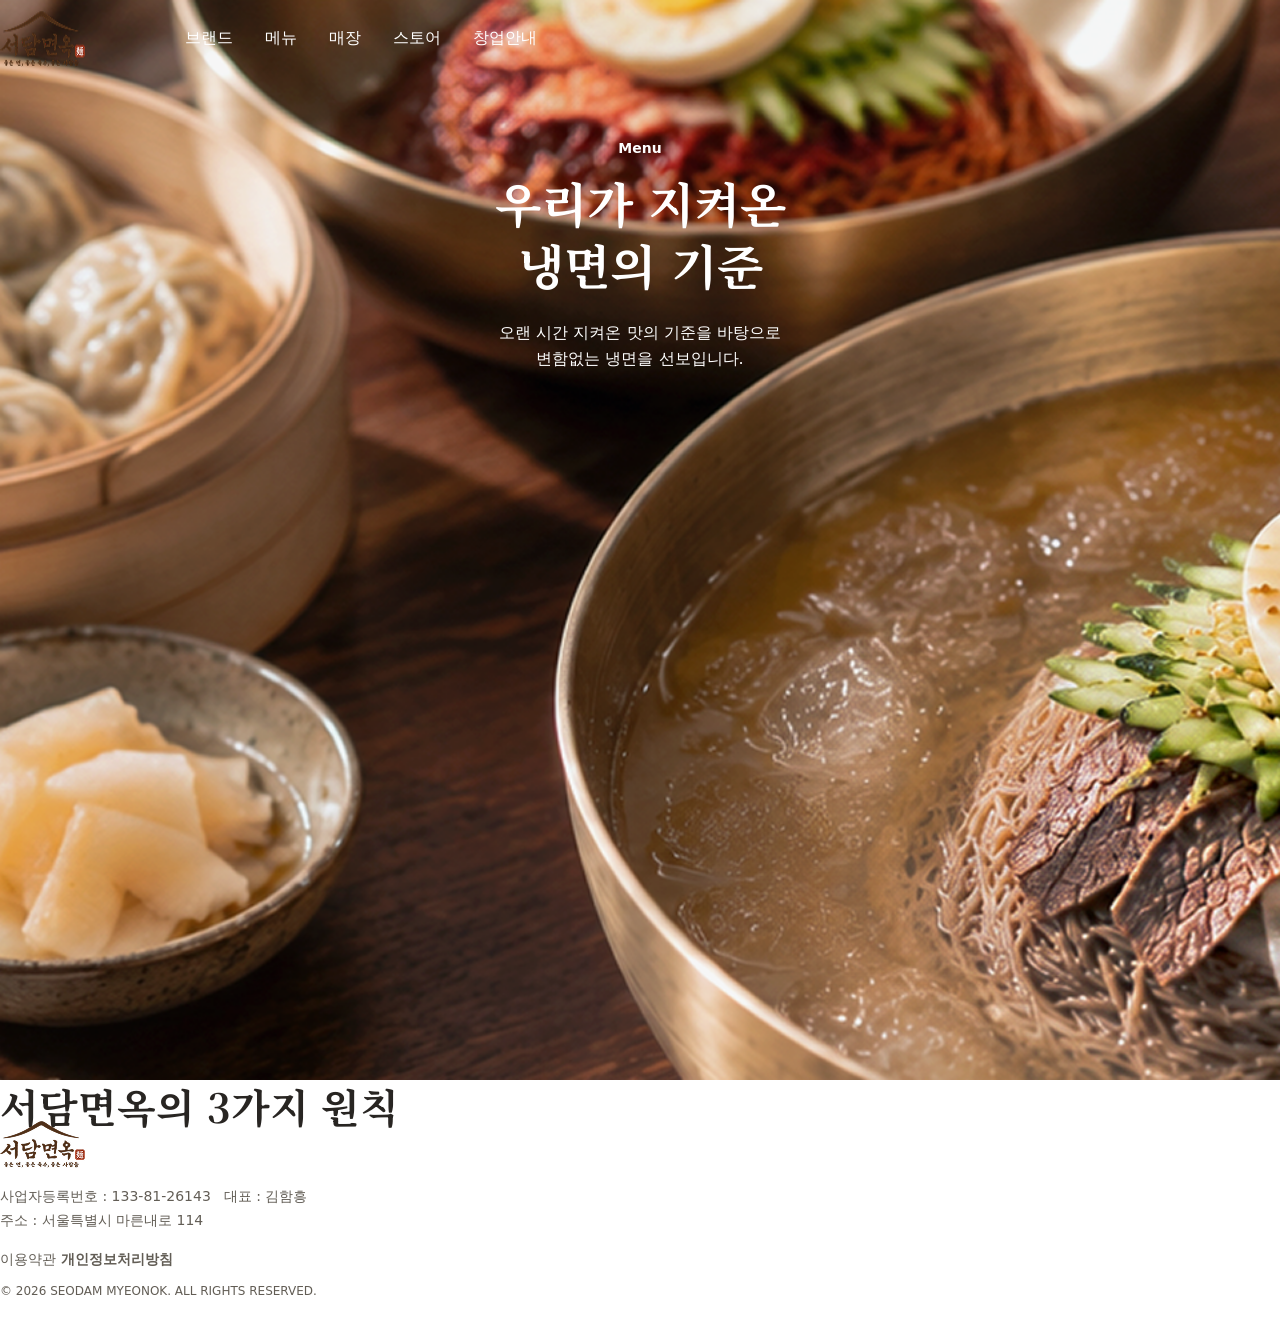
==== pages/brand.html @ 2f461940 "브랜드 페이지 작업(진핸중)" ====
<!DOCTYPE html>
<html lang="ko">

<head>
    <meta charset="UTF-8">
    <meta name="viewport" content="width=device-width, initial-scale=1.0">
    <title>SEODAM MYEONOK brand</title>
    <link rel="stylesheet" href="../css/brand.css">
</head>

<body>
    <!-- [헤더/푸터] 공통 부분 ///// 수정 금지 -->
    <!-- 새 branch 생성 후 작업 -->
    <!-- branch 위치 확인 후 작업 -->

    <header class="header">
        <div class="inner">
            <h1 class="logo">
                <a href="index.html">
                    <img src="../images/logo/SM_LOGO 3.png" alt="서담면옥">
                </a>
            </h1>
            <nav class="gnb">
                <ul>
                    <li><a href="pages/brand.html">브랜드</a></li>
                    <li><a href="pages/menu.html">메뉴</a></li>
                    <li><a href="pages/location.html">매장</a></li>
                    <li><a href="pages/store.html">스토어</a></li>
                    <li><a href="pages/franchise.html">창업안내</a></li>
                </ul>
            </nav>
        </div>
    </header>
    <!-- header -->

    <main>
        <div class="intro">
            <div class="inner">
                <div class="content-text">
                    <span>Menu</span>
                    <h1 class="title">
                        우리가 지켜온 <br>
                        냉면의 기준
                    </h1>
                    <p>
                        오랜 시간 지켜온 맛의 기준을 바탕으로 <br>
                        변함없는 냉면을 선보입니다.
                    </p>
                </div>
            </div>
        </div>
        <div class="princuple-area">
            <div class="inner">
                <h2>서담면옥의 3가지 원칙</h2>
            </div>
        </div>
    </main>
    <!-- main -->

    <footer class="footer">
        <div class="inner">
            <div class="logo">
                <a href="index.html">
                    <img src="../images/logo/SM_LOGO 3.png" alt="서담면옥">
                </a>
            </div>

            <div class="info">
                <div class="info-top">
                    <p>사업자등록번호 : 133-81-26143</p>
                    <p>대표 : 김함흥</p>
                </div>
                <div class="info-bottom">
                    <p>주소 : 서울특별시 마른내로 114</p>
                </div>
                <div class="info-link">
                    <a href="#">이용약관</a>
                    <a href="#"><strong>개인정보처리방침</strong></a>
                </div>
                <div class="copyright">
                    <span>&copy; 2026 SEODAM MYEONOK. ALL RIGHTS RESERVED.</span>
                </div>
            </div>
        </div>
    </footer>
</body>

</html>
---- css/brand.css ----
@charset "utf-8";
@import url(./common.css);

main {
    height: 1080px;
}

.intro {
    width: 100%;
    height: 1080px;
    padding: 180px 0 60px;
    margin: 0 auto;
    background: url(../images/brand_img/Brand-Intro-Img.png) no-repeat center/cover;
}

.intro .content .eyebrow {
    color: #fff;
    margin-bottom: 10px;
}

.intro .content-text {
    color: #fff;
    text-align: center;

    position: absolute;
    top: 140px;
    left: 50%;
    transform: translateX(-50%);
}

.intro .content-text .title {
    margin-bottom: 24px;
}

.intro .content-text span {
    display: block;
    font-size: 14px;
    font-weight: 600;
    margin-bottom: 16px;
}


princuple-area {
    width: 100%;
    height: 1080px;
    background: url(../images/brand_img/Brand-Princuple-Img01.png);
}
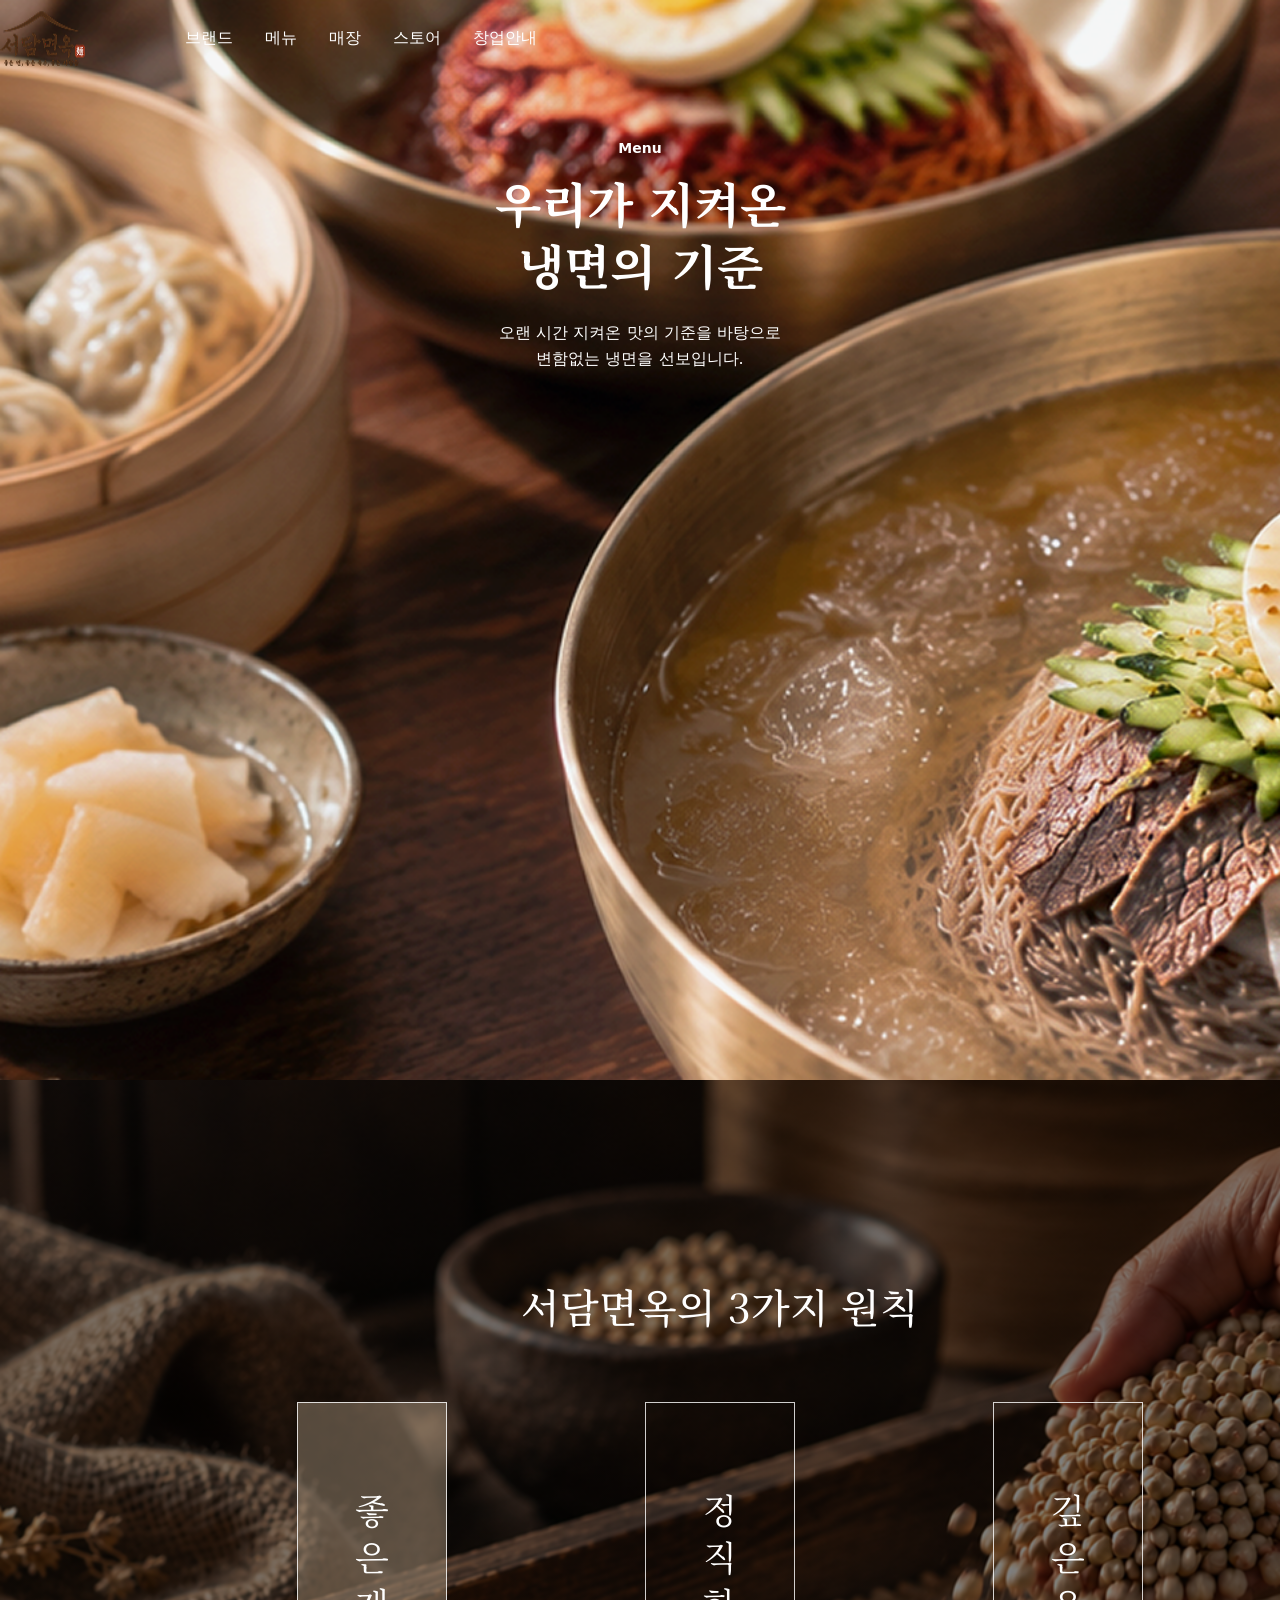
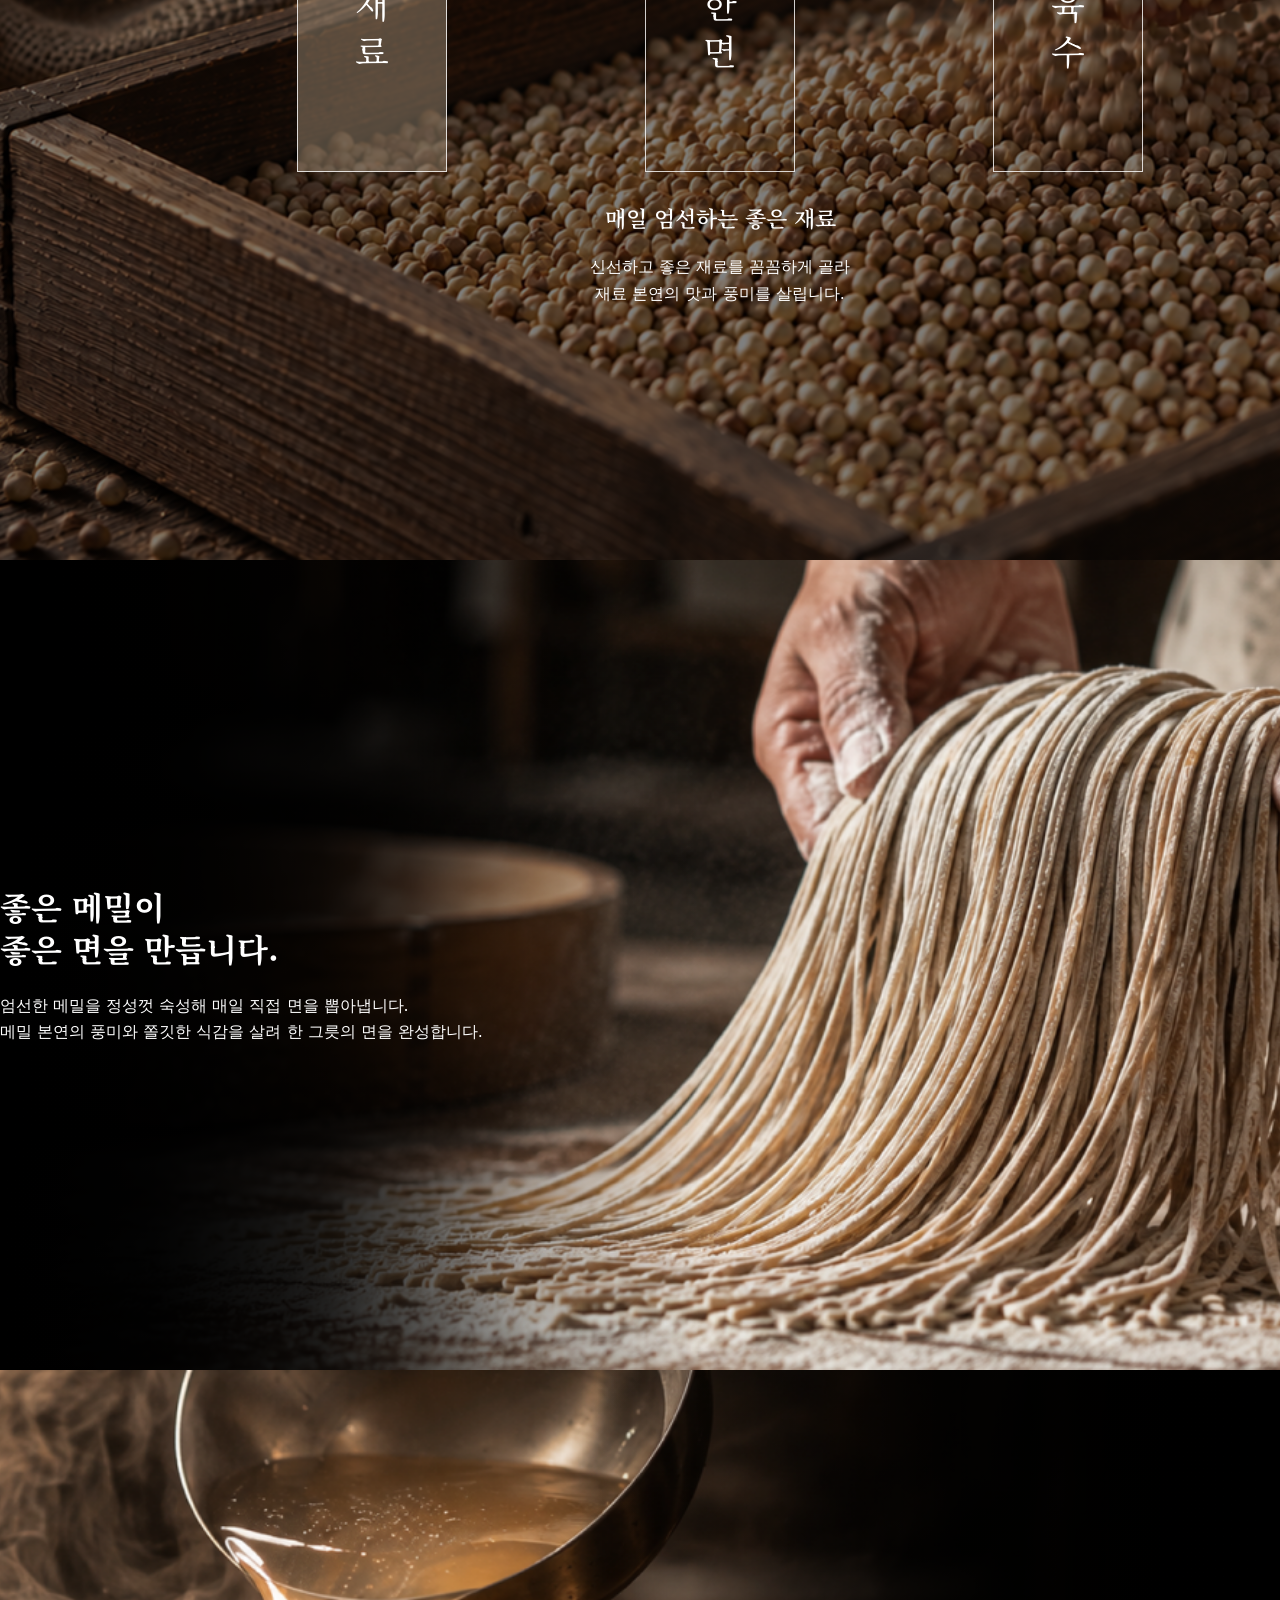
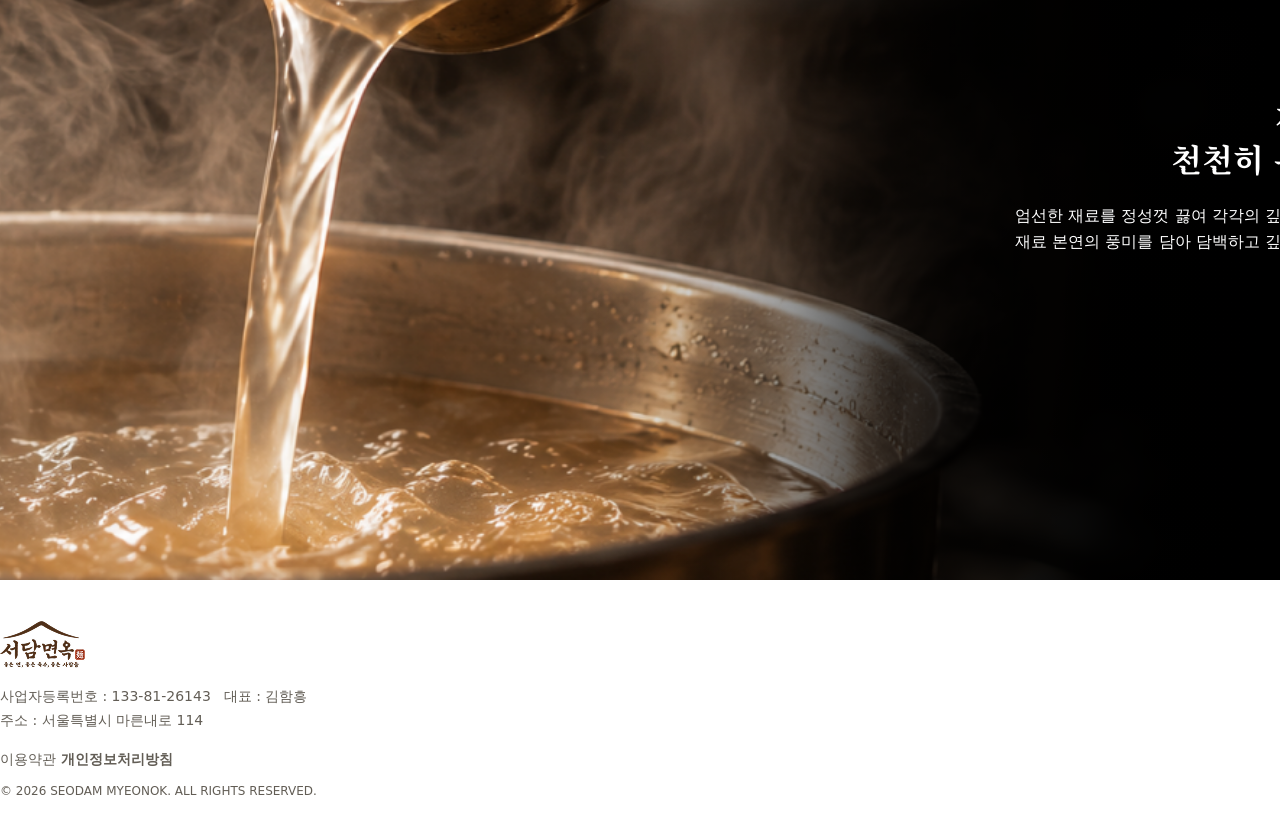
==== commit 9ec31f68: "브랜드 페이지 작업" ====
--- a/pages/brand.html
+++ b/pages/brand.html
@@ -6,6 +6,7 @@
     <meta name="viewport" content="width=device-width, initial-scale=1.0">
     <title>SEODAM MYEONOK brand</title>
     <link rel="stylesheet" href="../css/brand.css">
+    <script src="../js/brand.js" defer></script>
 </head>
 
 <body>
@@ -49,11 +50,76 @@
                 </div>
             </div>
         </div>
-        <div class="princuple-area">
+        <div class="princuple-area princuple-bg01">
             <div class="inner">
+
                 <h2>서담면옥의 3가지 원칙</h2>
+
+                <div class="cards">
+
+                    <div class="card active" data-index="0">
+                        <span>좋은재료</span>
+                    </div>
+
+                    <div class="card" data-index="1">
+                        <span>정직한면</span>
+                    </div>
+
+                    <div class="card" data-index="2">
+                        <span>깊은육수</span>
+                    </div>
+
+                </div>
+
+                <div class="princuple-desc">
+                    <h3>매일 엄선하는 좋은 재료</h3>
+                    <p>
+                        신선하고 좋은 재료를 꼼꼼하게 골라<br>
+                        재료 본연의 맛과 풍미를 살립니다.
+                    </p>
+                </div>
+
             </div>
         </div>
+        <section class="brand-story">
+
+    <!-- 좋은 면 -->
+    <div class="story-item story-noodle">
+        <div class="inner">
+            <div class="story-text">
+                <h3>
+                    좋은 메밀이<br>
+                    좋은 면을 만듭니다.
+                </h3>
+
+                <p>
+                    엄선한 메밀을 정성껏 숙성해 매일 직접 면을 뽑아냅니다.<br>
+                    메밀 본연의 풍미와 쫄깃한 식감을 살려 한 그릇의 면을 완성합니다.
+                </p>
+            </div>
+        </div>
+    </div>
+
+
+    <!-- 깊은 육수 -->
+    <div class="story-item story-broth">
+        <div class="inner">
+            <div class="story-text">
+                <h3>
+                    재료의 맛을<br>
+                    천천히 우려냅니다.
+                </h3>
+
+                <p>
+                    엄선한 재료를 정성껏 끓여 각각의 깊은 맛을 이끌어냅니다.<br>
+                    재료 본연의 풍미를 담아 담백하고 깊은 육수를 완성합니다.
+                </p>
+            </div>
+        </div>
+    </div>
+
+</section>
+
     </main>
     <!-- main -->
 
--- a/css/brand.css
+++ b/css/brand.css
@@ -1,9 +1,5 @@
 @charset "utf-8";
 @import url(./common.css);
-
-main {
-    height: 1080px;
-}
 
 .intro {
     width: 100%;
@@ -40,8 +36,250 @@
 }
 
 
-princuple-area {
+.princuple-area {
     width: 100%;
     height: 1080px;
-    background: url(../images/brand_img/Brand-Princuple-Img01.png);
+    background:
+        linear-gradient(rgba(0, 0, 0, 0.5), rgba(0, 0, 0, 0.5)),
+        url(../images/brand_img/Brand-Princuple-Img01.png) no-repeat center/cover;
+
+    padding: 100px 0;
+    color: #fff;
+}
+
+.princuple-area h2 {
+    text-align: center;
+    margin-bottom: 70px;
+}
+
+/* =========================
+   서담면옥 3가지 원칙
+========================= */
+
+.princuple-area {
+    width: 100%;
+    height: 1080px;
+
+    color: #fff;
+
+    background-repeat: no-repeat;
+    background-position: center;
+    background-size: cover;
+}
+
+
+/* =========================
+   배경 이미지
+========================= */
+
+/* 좋은 재료 */
+.princuple-area.princuple-bg01 {
+    background:
+        linear-gradient(rgba(0, 0, 0, 0.5),
+            rgba(0, 0, 0, 0.5)),
+        url("../images/brand_img/Brand-Princuple-Img01.png") no-repeat center / cover;
+}
+
+
+/* 정직한 면 */
+.princuple-area.princuple-bg02 {
+    background:
+        linear-gradient(rgba(0, 0, 0, 0.5),
+            rgba(0, 0, 0, 0.5)),
+        url("../images/brand_img/Brand-Princuple-Img02.png") no-repeat center / cover;
+}
+
+
+/* 깊은 육수 */
+.princuple-area.princuple-bg03 {
+    background:
+        linear-gradient(rgba(0, 0, 0, 0.5),
+            rgba(0, 0, 0, 0.5)),
+        url("../images/brand_img/Brand-Princuple-Img03.png") no-repeat center / cover;
+}
+
+
+/* =========================
+   inner
+========================= */
+
+.princuple-area .inner {
+    position: relative;
+
+    width: 1440px;
+    height: 100%;
+
+    margin: 0 auto;
+}
+
+
+/* =========================
+   제목
+========================= */
+
+.princuple-area h2 {
+    padding-top: 100px;
+
+    text-align: center;
+
+    font-size: 40px;
+    font-weight: 500;
+}
+
+
+/* =========================
+   카드 영역
+========================= */
+
+.princuple-area .cards {
+    display: flex;
+    justify-content: center;
+    gap: 198px;
+
+    margin-top: 70px;
+    margin-bottom: 24px;
+}
+
+
+/* 카드 */
+
+.princuple-area .card {
+    display: flex;
+    justify-content: center;
+    align-items: center;
+
+    width: 150px;
+    height: 370px;
+
+    border: 1px solid rgba(255, 255, 255, 0.8);
+
+    background: transparent;
+
+    cursor: pointer;
+
+    transition: background 0.3s;
+}
+
+
+/* 세로 글씨 */
+
+.princuple-area .card span {
+    font-family: "Noto Serif KR", serif;
+    writing-mode: vertical-rl;
+    text-orientation: upright;
+
+    font-size: 35px;
+    letter-spacing: 12px;
+
+    color: #fff;
+}
+
+
+/* 마우스 올렸을 때 */
+
+.princuple-area .card:hover {
+    background: rgba(155, 137, 116, 0.25);
+}
+
+
+/* 선택된 카드 */
+
+.princuple-area .card.active {
+    background: rgba(155, 137, 116, 0.5);
+}
+
+
+/* =========================
+   하단 설명
+========================= */
+
+.princuple-desc {
+    width: 400px;
+    text-align: center;
+
+    margin: 25px auto 0;
+}
+
+.princuple-desc h3 {
+    margin-bottom: 14px;
+
+    font-size: 22px;
+    font-weight: 600;
+}
+
+.princuple-desc p {
+    font-size: 16px;
+    line-height: 1.7;
+}
+
+/* 전체 */
+.brand-story {
+    width: 100%;
+}
+
+/* 공통 */
+.story-item {
+    width: 100%;
+    height: 810px;
+
+    background-repeat: no-repeat;
+    background-position: center;
+    background-size: cover;
+}
+
+.story-item .inner {
+    position: relative;
+    width: 1440px;
+    height: 100%;
+    margin: 0 auto;
+}
+
+
+/* 좋은 면 */
+.story-noodle {
+    background:
+        linear-gradient(to right,
+            rgba(0, 0, 0, 1) 0%,
+            rgba(0, 0, 0, 0.95) 12%,
+            rgba(0, 0, 0, 0.75) 25%,
+            rgba(0, 0, 0, 0.35) 38%,
+            rgba(0, 0, 0, 0) 55%),
+        url("../images/brand_img/Brand-Broth.png") no-repeat center / cover;
+}
+
+.story-noodle .story-text {
+    position: absolute;
+    left: 0;
+    top: 50%;
+    transform: translateY(-50%);
+}
+
+
+/* 깊은 육수 */
+.story-broth {
+    background:
+        linear-gradient(to left,
+            rgba(0, 0, 0, 1) 0%,
+            rgba(0, 0, 0, 0.95) 12%,
+            rgba(0, 0, 0, 0.75) 25%,
+            rgba(0, 0, 0, 0.35) 38%,
+            rgba(0, 0, 0, 0) 55%),
+        url("../images/brand_img/Brand-Noodle.png") no-repeat center / cover;
+}
+
+.story-broth .story-text {
+    position: absolute;
+    right: 0;
+    top: 50%;
+    transform: translateY(-50%);
+
+    text-align: right;
+}
+
+.story-text {
+    color: #fff;
+}
+
+.story-text h3 {
+    margin-bottom: 24px;
 }
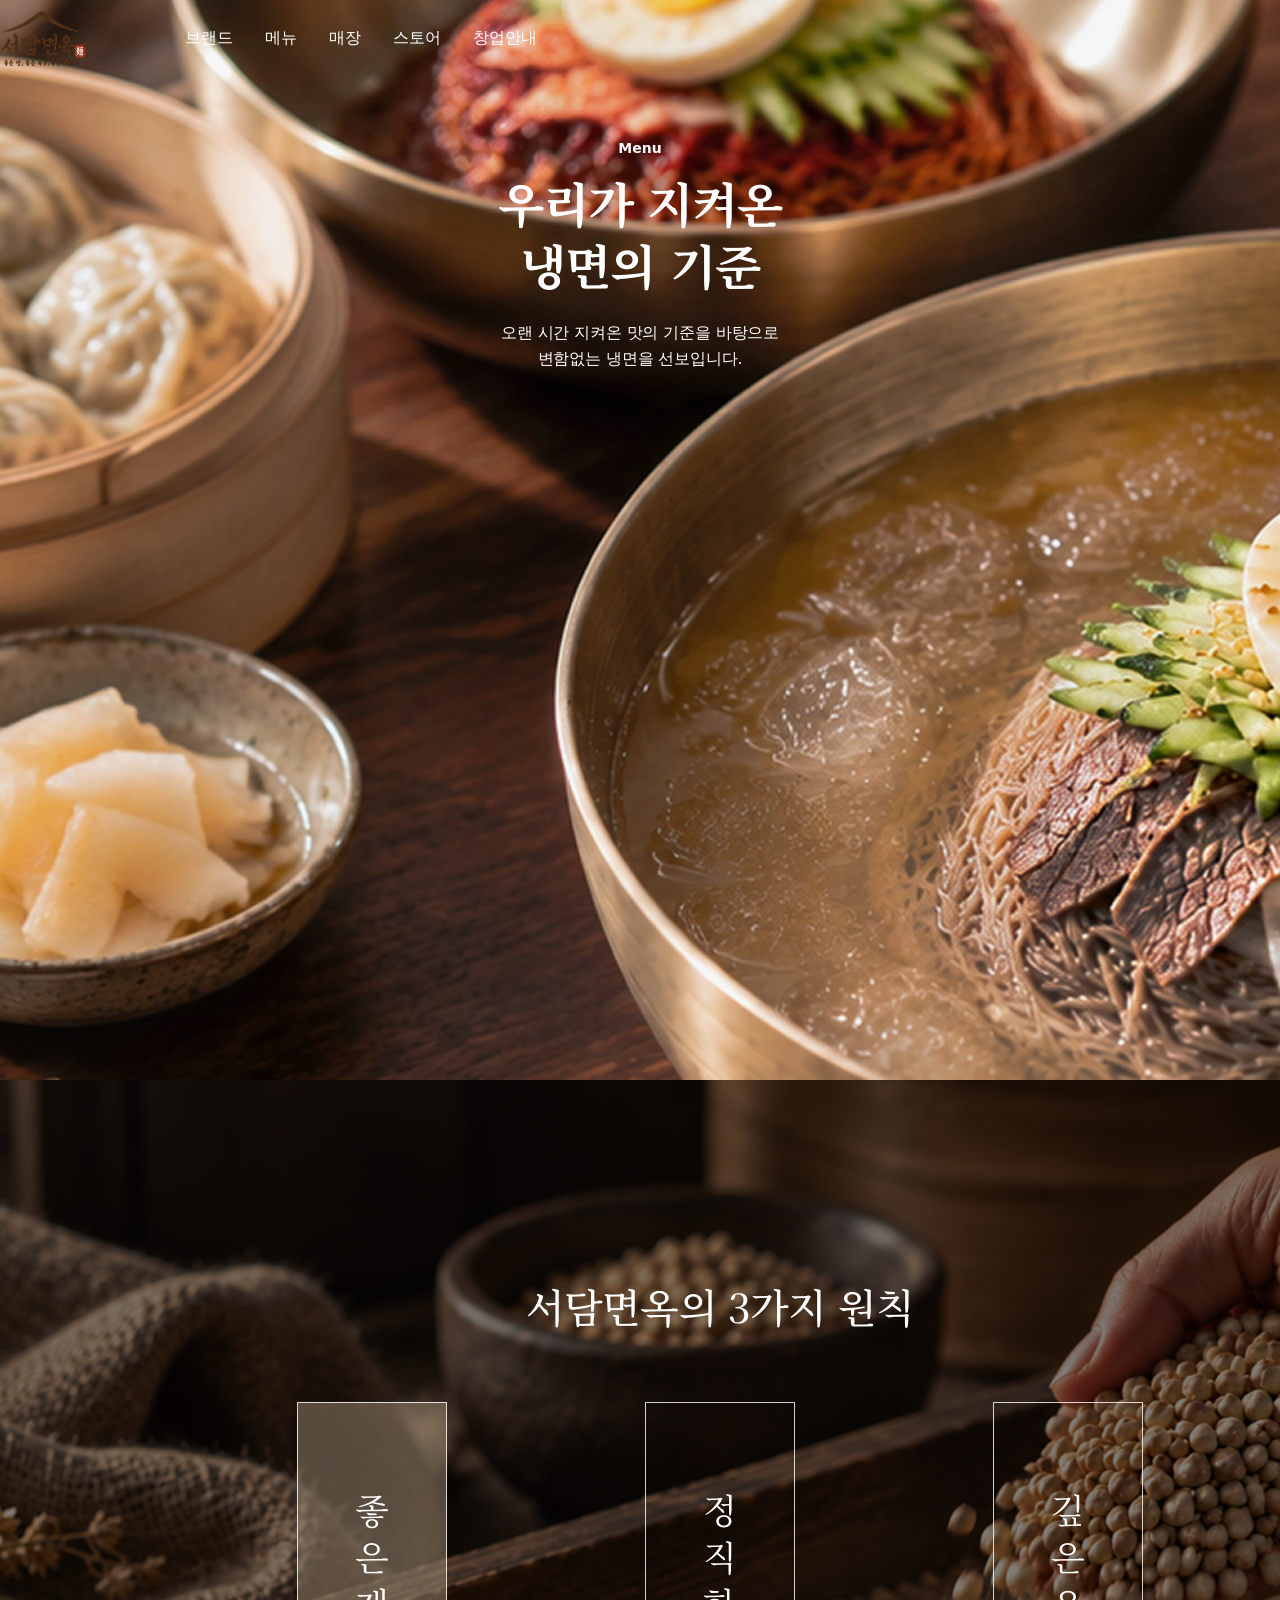
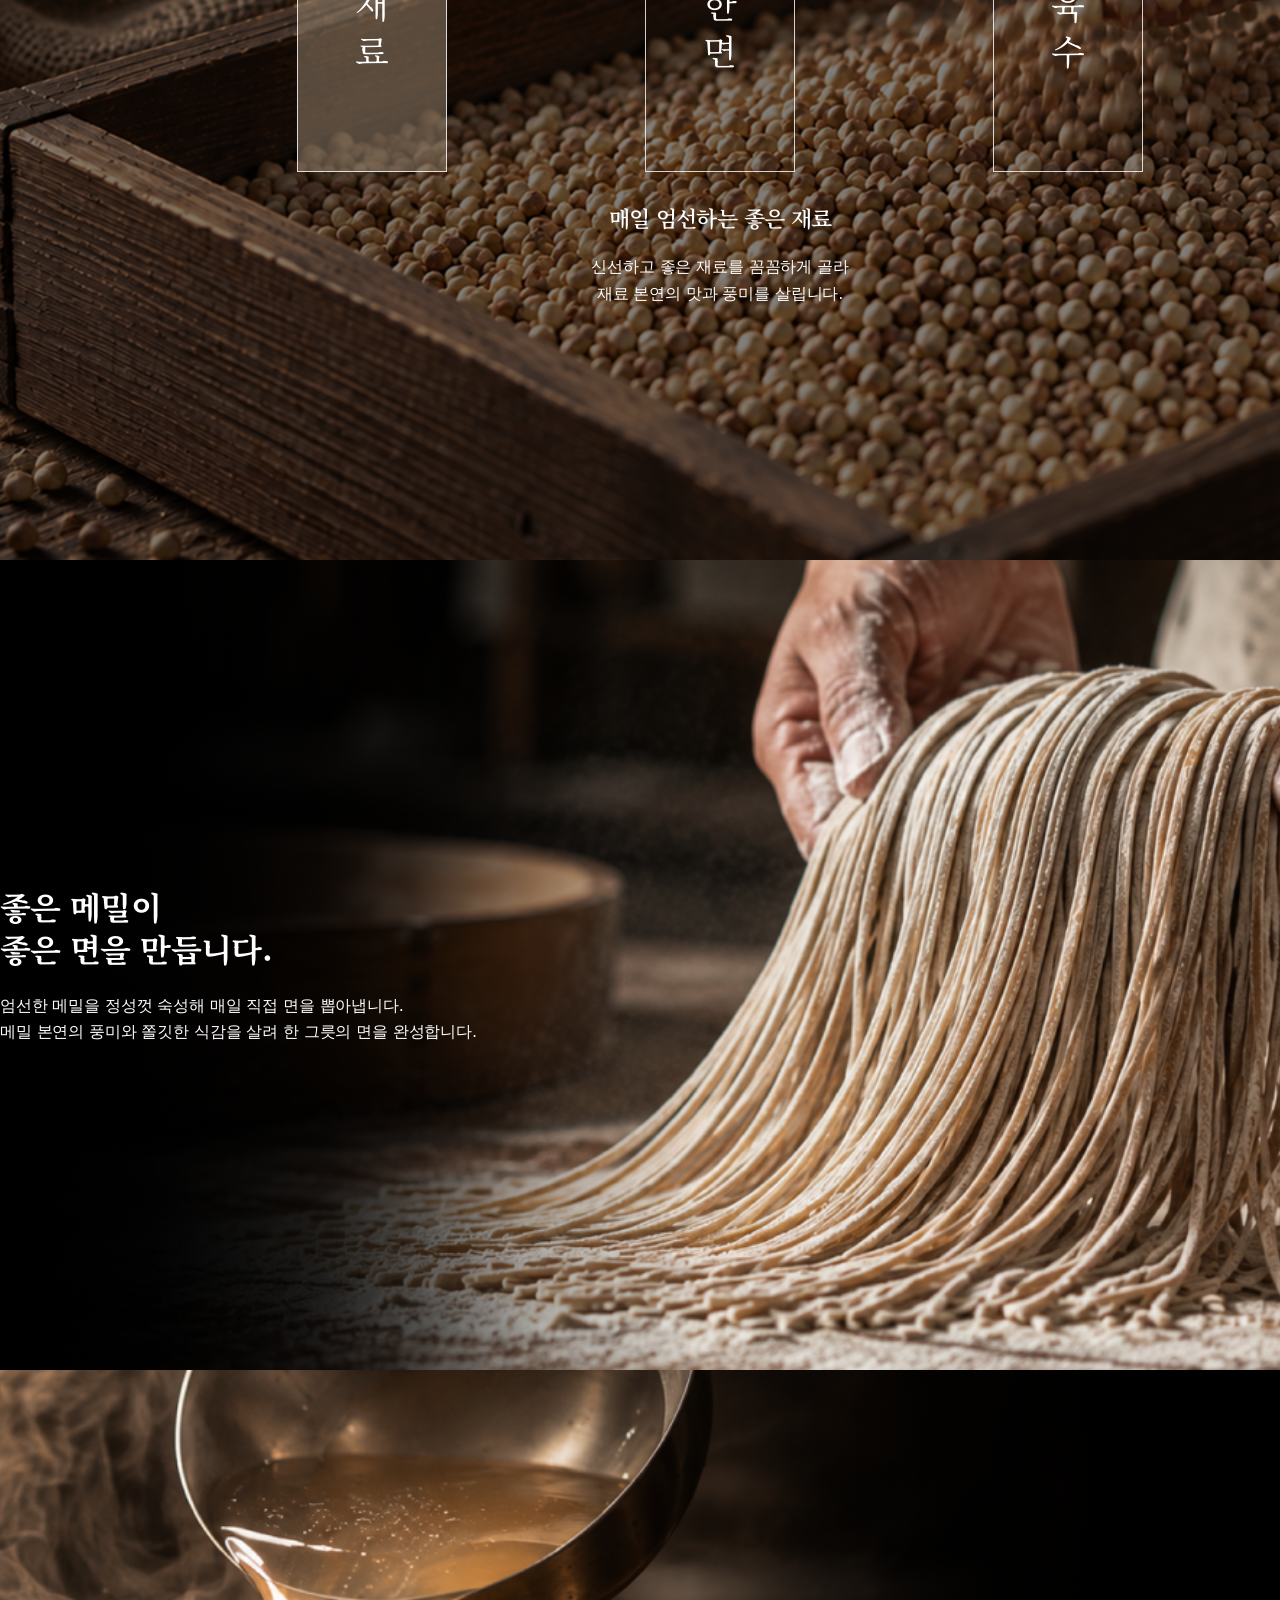
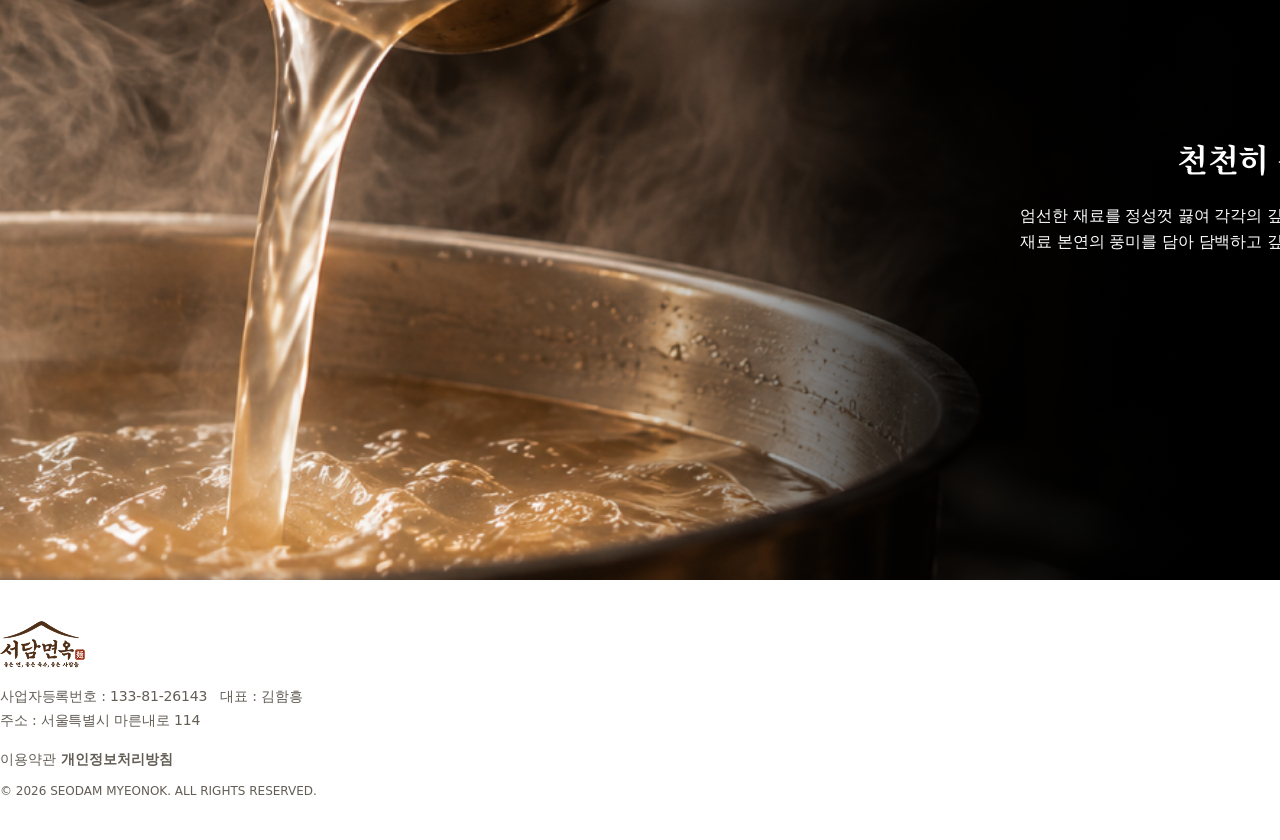
==== commit 6c88af0e: "brand 수정" ====
--- a/pages/brand.html
+++ b/pages/brand.html
@@ -30,6 +30,37 @@
                     <li><a href="pages/franchise.html">창업안내</a></li>
                 </ul>
             </nav>
+            <button type="button" class="mobile-menu-btn" aria-label="메뉴 열기">
+                <span></span>
+                <span></span>
+                <span></span>
+            </button>
+        </div>
+        <div class="mobile-menu">
+
+            <div class="mobile-menu-top">
+
+                <!-- 로고 -->
+                <a href="./index.html" class="mobile-menu-logo">
+                    <img src="../images/logo/SM_LOGO 3.png" alt="서담면옥">
+                </a>
+
+                <!-- 닫기 버튼 -->
+                <button type="button" class="mobile-menu-close" aria-label="메뉴 닫기">
+                    <span></span>
+                    <span></span>
+                </button>
+
+            </div>
+
+            <nav class="mobile-gnb">
+                <a href="./pages/brand.html">브랜드</a>
+                <a href="./pages/menu.html">메뉴</a>
+                <a href="./pages/store.html">매장</a>
+                <a href="./pages/online.html">스토어</a>
+                <a href="./pages/franchise.html">창업안내</a>
+            </nav>
+
         </div>
     </header>
     <!-- header -->
@@ -83,42 +114,42 @@
         </div>
         <section class="brand-story">
 
-    <!-- 좋은 면 -->
-    <div class="story-item story-noodle">
-        <div class="inner">
-            <div class="story-text">
-                <h3>
-                    좋은 메밀이<br>
-                    좋은 면을 만듭니다.
-                </h3>
+            <!-- 좋은 면 -->
+            <div class="story-item story-noodle">
+                <div class="inner">
+                    <div class="story-text">
+                        <h3>
+                            좋은 메밀이<br>
+                            좋은 면을 만듭니다.
+                        </h3>
 
-                <p>
-                    엄선한 메밀을 정성껏 숙성해 매일 직접 면을 뽑아냅니다.<br>
-                    메밀 본연의 풍미와 쫄깃한 식감을 살려 한 그릇의 면을 완성합니다.
-                </p>
+                        <p>
+                            엄선한 메밀을 정성껏 숙성해 매일 직접 면을 뽑아냅니다.<br>
+                            메밀 본연의 풍미와 쫄깃한 식감을 살려 한 그릇의 면을 완성합니다.
+                        </p>
+                    </div>
+                </div>
             </div>
-        </div>
-    </div>
 
 
-    <!-- 깊은 육수 -->
-    <div class="story-item story-broth">
-        <div class="inner">
-            <div class="story-text">
-                <h3>
-                    재료의 맛을<br>
-                    천천히 우려냅니다.
-                </h3>
+            <!-- 깊은 육수 -->
+            <div class="story-item story-broth">
+                <div class="inner">
+                    <div class="story-text">
+                        <h3>
+                            재료의 맛을<br>
+                            천천히 우려냅니다.
+                        </h3>
 
-                <p>
-                    엄선한 재료를 정성껏 끓여 각각의 깊은 맛을 이끌어냅니다.<br>
-                    재료 본연의 풍미를 담아 담백하고 깊은 육수를 완성합니다.
-                </p>
+                        <p>
+                            엄선한 재료를 정성껏 끓여 각각의 깊은 맛을 이끌어냅니다.<br>
+                            재료 본연의 풍미를 담아 담백하고 깊은 육수를 완성합니다.
+                        </p>
+                    </div>
+                </div>
             </div>
-        </div>
-    </div>
 
-</section>
+        </section>
 
     </main>
     <!-- main -->
--- a/css/brand.css
+++ b/css/brand.css
@@ -1,64 +1,71 @@
 @charset "utf-8";
+
 @import url(./common.css);
+
+
+/* ==================================================
+   INTRO
+================================================== */
 
 .intro {
     width: 100%;
     height: 1080px;
+
     padding: 180px 0 60px;
+
     margin: 0 auto;
-    background: url(../images/brand_img/Brand-Intro-Img.png) no-repeat center/cover;
-}
+
+    background:
+        url(../images/brand_img/Brand-Intro-Img.png) no-repeat center / cover;
+}
+
 
 .intro .content .eyebrow {
     color: #fff;
+
     margin-bottom: 10px;
 }
+
 
 .intro .content-text {
     color: #fff;
+
     text-align: center;
 
     position: absolute;
+
     top: 140px;
     left: 50%;
+
     transform: translateX(-50%);
 }
+
 
 .intro .content-text .title {
     margin-bottom: 24px;
 }
 
+
 .intro .content-text span {
     display: block;
+
     font-size: 14px;
     font-weight: 600;
+
     margin-bottom: 16px;
 }
 
+
+
+/* ==================================================
+   서담면옥 3가지 원칙
+================================================== */
 
 .princuple-area {
     width: 100%;
     height: 1080px;
-    background:
-        linear-gradient(rgba(0, 0, 0, 0.5), rgba(0, 0, 0, 0.5)),
-        url(../images/brand_img/Brand-Princuple-Img01.png) no-repeat center/cover;
 
     padding: 100px 0;
-    color: #fff;
-}
-
-.princuple-area h2 {
-    text-align: center;
-    margin-bottom: 70px;
-}
-
-/* =========================
-   서담면옥 3가지 원칙
-========================= */
-
-.princuple-area {
-    width: 100%;
-    height: 1080px;
 
     color: #fff;
 
@@ -68,11 +75,8 @@
 }
 
 
-/* =========================
-   배경 이미지
-========================= */
-
 /* 좋은 재료 */
+
 .princuple-area.princuple-bg01 {
     background:
         linear-gradient(rgba(0, 0, 0, 0.5),
@@ -82,6 +86,7 @@
 
 
 /* 정직한 면 */
+
 .princuple-area.princuple-bg02 {
     background:
         linear-gradient(rgba(0, 0, 0, 0.5),
@@ -91,6 +96,7 @@
 
 
 /* 깊은 육수 */
+
 .princuple-area.princuple-bg03 {
     background:
         linear-gradient(rgba(0, 0, 0, 0.5),
@@ -99,9 +105,10 @@
 }
 
 
-/* =========================
-   inner
-========================= */
+
+/* ==================================================
+   원칙 INNER
+================================================== */
 
 .princuple-area .inner {
     position: relative;
@@ -113,9 +120,10 @@
 }
 
 
-/* =========================
-   제목
-========================= */
+
+/* ==================================================
+   원칙 제목
+================================================== */
 
 .princuple-area h2 {
     padding-top: 100px;
@@ -127,13 +135,16 @@
 }
 
 
-/* =========================
+
+/* ==================================================
    카드 영역
-========================= */
+================================================== */
 
 .princuple-area .cards {
     display: flex;
+
     justify-content: center;
+
     gap: 198px;
 
     margin-top: 70px;
@@ -145,6 +156,7 @@
 
 .princuple-area .card {
     display: flex;
+
     justify-content: center;
     align-items: center;
 
@@ -165,10 +177,12 @@
 
 .princuple-area .card span {
     font-family: "Noto Serif KR", serif;
+
     writing-mode: vertical-rl;
     text-orientation: upright;
 
     font-size: 35px;
+
     letter-spacing: 12px;
 
     color: #fff;
@@ -189,16 +203,19 @@
 }
 
 
-/* =========================
-   하단 설명
-========================= */
+
+/* ==================================================
+   원칙 하단 설명
+================================================== */
 
 .princuple-desc {
     width: 400px;
+
     text-align: center;
 
     margin: 25px auto 0;
 }
+
 
 .princuple-desc h3 {
     margin-bottom: 14px;
@@ -207,17 +224,26 @@
     font-weight: 600;
 }
 
+
 .princuple-desc p {
     font-size: 16px;
+
     line-height: 1.7;
 }
 
-/* 전체 */
+
+
+/* ==================================================
+   BRAND STORY
+================================================== */
+
 .brand-story {
     width: 100%;
 }
 
+
 /* 공통 */
+
 .story-item {
     width: 100%;
     height: 810px;
@@ -227,15 +253,22 @@
     background-size: cover;
 }
 
+
 .story-item .inner {
     position: relative;
+
     width: 1440px;
     height: 100%;
+
     margin: 0 auto;
 }
 
 
-/* 좋은 면 */
+
+/* ==================================================
+   좋은 면
+================================================== */
+
 .story-noodle {
     background:
         linear-gradient(to right,
@@ -247,15 +280,22 @@
         url("../images/brand_img/Brand-Broth.png") no-repeat center / cover;
 }
 
+
 .story-noodle .story-text {
     position: absolute;
+
     left: 0;
     top: 50%;
+
     transform: translateY(-50%);
 }
 
 
-/* 깊은 육수 */
+
+/* ==================================================
+   깊은 육수
+================================================== */
+
 .story-broth {
     background:
         linear-gradient(to left,
@@ -267,19 +307,340 @@
         url("../images/brand_img/Brand-Noodle.png") no-repeat center / cover;
 }
 
+
 .story-broth .story-text {
     position: absolute;
+
     right: 0;
     top: 50%;
+
     transform: translateY(-50%);
 
     text-align: right;
 }
+
 
 .story-text {
     color: #fff;
 }
 
+
 .story-text h3 {
     margin-bottom: 24px;
+}
+
+
+
+/* ==================================================
+   BRAND MOBILE
+   기준 : 430px
+
+   HEADER 모바일 CSS는 넣지 않음.
+   header.css에서 공통 관리.
+================================================== */
+
+@media screen and (max-width: 430px) {
+
+
+    /* ==================================================
+       INTRO
+    ================================================== */
+
+    .intro {
+        position: relative;
+
+        width: 100%;
+        height: 520px;
+
+        padding: 0;
+
+        background:
+            linear-gradient(rgba(0, 0, 0, 0.18),
+                rgba(0, 0, 0, 0.18)),
+            url("../images/brand_img/Brand-Intro-Img.png") no-repeat center center / cover;
+    }
+
+
+    .intro .inner {
+        width: 100%;
+        height: 100%;
+
+        padding: 0 20px;
+
+        box-sizing: border-box;
+    }
+
+
+    .intro .content-text {
+        width: calc(100% - 40px);
+
+        position: absolute;
+
+        top: 130px;
+        left: 50%;
+
+        transform: translateX(-50%);
+
+        text-align: center;
+    }
+
+
+    .intro .content-text span {
+        display: block;
+
+        margin-bottom: 10px;
+
+        font-size: 12px;
+        line-height: 18px;
+
+        letter-spacing: 0.5px;
+    }
+
+
+    .intro .content-text .title {
+        margin-bottom: 12px;
+
+        font-size: 28px;
+
+        line-height: 1.35;
+
+        letter-spacing: -1px;
+    }
+
+
+    .intro .content-text p {
+        font-size: 13px;
+
+        line-height: 1.7;
+
+        letter-spacing: -0.3px;
+    }
+
+
+
+    /* ==================================================
+       서담면옥의 3가지 원칙
+    ================================================== */
+
+    .princuple-area {
+        width: 100%;
+        height: 610px;
+
+        padding: 0;
+
+        background-position: center;
+        background-size: cover;
+    }
+
+
+    .princuple-area .inner {
+        width: 100%;
+        height: 100%;
+
+        padding: 0 20px;
+
+        box-sizing: border-box;
+    }
+
+
+    .princuple-area h2 {
+        padding-top: 50px;
+
+        margin: 0 0 32px;
+
+        font-size: 24px;
+        line-height: 1.4;
+        font-weight: 500;
+    }
+
+
+
+    /* ==================================================
+       원칙 카드 3개
+    ================================================== */
+
+    .princuple-area .cards {
+        display: flex;
+
+        justify-content: center;
+
+        gap: 16px;
+
+        margin: 0 0 28px;
+    }
+
+
+    .princuple-area .card {
+        width: 88px;
+        height: 210px;
+
+        flex-shrink: 0;
+
+        box-sizing: border-box;
+
+        border:
+            1px solid rgba(255, 255, 255, 0.75);
+    }
+
+
+    .princuple-area .card span {
+        font-size: 22px;
+
+        line-height: 1;
+
+        letter-spacing: 7px;
+
+        writing-mode: vertical-rl;
+
+        text-orientation: upright;
+    }
+
+
+    .princuple-area .card.active {
+        background:
+            rgba(155, 137, 116, 0.45);
+    }
+
+
+
+    /* ==================================================
+       원칙 설명
+    ================================================== */
+
+    .princuple-desc {
+        width: 100%;
+
+        margin: 0 auto;
+
+        text-align: center;
+    }
+
+
+    .princuple-desc h3 {
+        margin-bottom: 8px;
+
+        font-size: 17px;
+
+        line-height: 1.5;
+    }
+
+
+    .princuple-desc p {
+        font-size: 12px;
+
+        line-height: 1.7;
+    }
+
+
+
+    /* ==================================================
+       BRAND STORY
+    ================================================== */
+
+    .brand-story {
+        width: 100%;
+    }
+
+
+    .story-item {
+        width: 100%;
+        height: 550px;
+
+        position: relative;
+
+        background-size: cover;
+    }
+
+
+    .story-item .inner {
+        width: 100%;
+        height: 100%;
+
+        padding: 0 20px;
+
+        box-sizing: border-box;
+
+        position: relative;
+    }
+
+
+    .story-text h3 {
+        margin-bottom: 8px;
+
+        font-size: 22px;
+
+        line-height: 1.45;
+
+        letter-spacing: -0.8px;
+    }
+
+
+    .story-text p {
+        font-size: 11px;
+
+        line-height: 1.7;
+
+        letter-spacing: -0.2px;
+    }
+
+
+
+    /* ==================================================
+       좋은 면
+    ================================================== */
+
+    .story-noodle {
+        background:
+            linear-gradient(to top,
+                rgba(0, 0, 0, 0.65) 0%,
+                rgba(0, 0, 0, 0.30) 28%,
+                rgba(0, 0, 0, 0) 55%),
+            url("../images/brand_img/Brand-Noodle.png") no-repeat center / cover;
+    }
+
+
+    .story-noodle .story-text {
+        width: calc(100% - 40px);
+
+        position: absolute;
+
+        left: 20px;
+        bottom: 34px;
+        top: auto;
+
+        transform: none;
+
+        text-align: left;
+    }
+
+
+
+    /* ==================================================
+       깊은 육수
+    ================================================== */
+
+    .story-broth {
+        background:
+            linear-gradient(to top,
+                rgba(0, 0, 0, 0.65) 0%,
+                rgba(0, 0, 0, 0.28) 30%,
+                rgba(0, 0, 0, 0) 58%),
+            url("../images/brand_img/Brand-Broth.png") no-repeat center / cover;
+    }
+
+
+    .story-broth .story-text {
+        width: calc(100% - 40px);
+
+        position: absolute;
+
+        right: 20px;
+        bottom: 34px;
+        top: auto;
+
+        transform: none;
+
+        text-align: right;
+    }
+
 }
